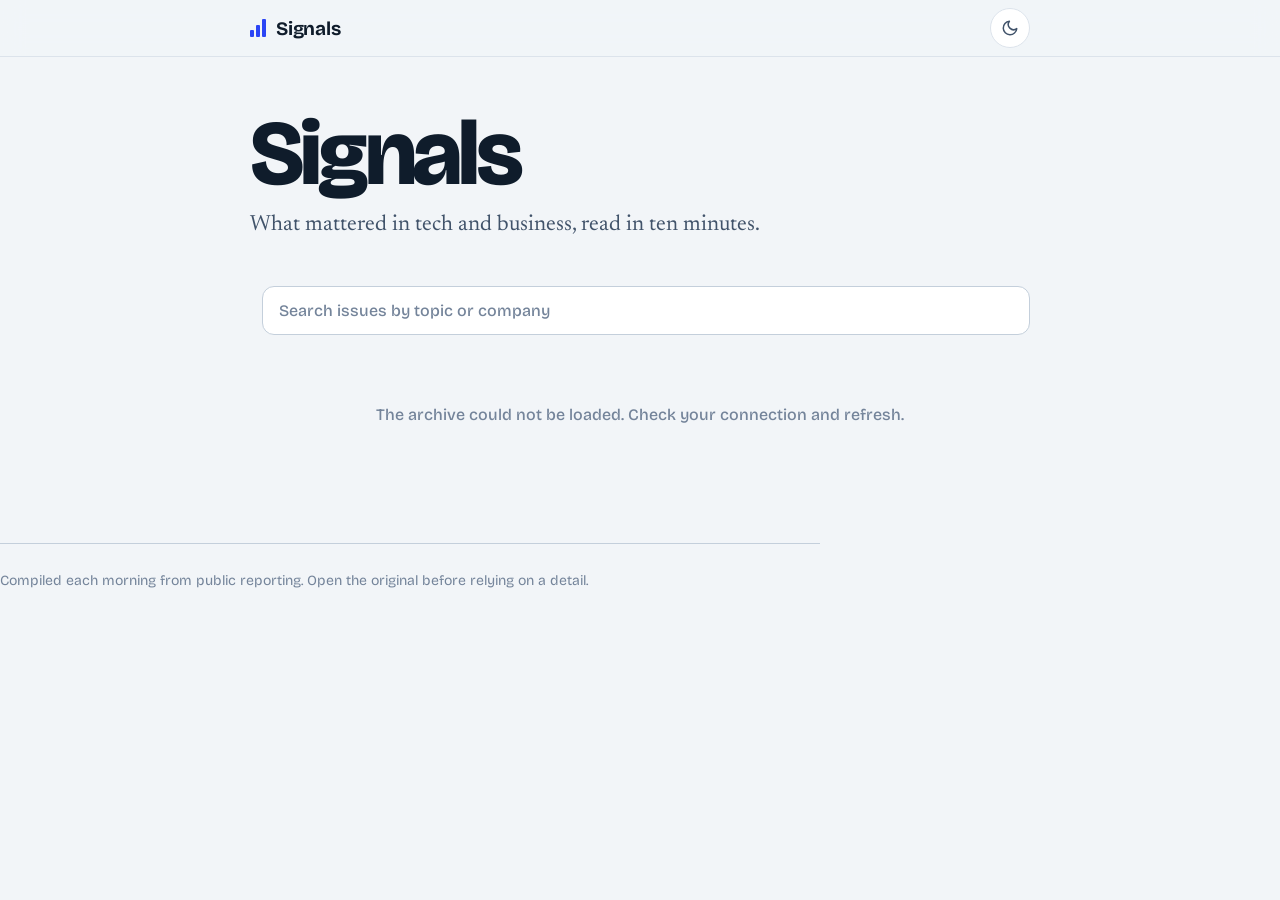
==== index.html @ c991c2d4 "setup site" ====
<!doctype html>
<html lang="en">
<head>
<meta charset="utf-8">
<meta name="viewport" content="width=device-width,initial-scale=1,viewport-fit=cover">
<meta name="robots" content="noindex,nofollow">
<meta name="color-scheme" content="light dark">
<title>Signals</title>
<link rel="icon" href="data:image/svg+xml,%3Csvg xmlns='http://www.w3.org/2000/svg' viewBox='0 0 32 32'%3E%3Crect width='32' height='32' rx='8' fill='%230F1C2B'/%3E%3Crect x='7' y='17' width='4' height='8' rx='1' fill='%23A9B8FF'/%3E%3Crect x='14' y='12' width='4' height='13' rx='1' fill='%23A9B8FF'/%3E%3Crect x='21' y='7' width='4' height='18' rx='1' fill='%23A9B8FF'/%3E%3C/svg%3E">
<script>
(function(){try{var t=localStorage.getItem('signals-theme');if(!t){t=window.matchMedia&&matchMedia('(prefers-color-scheme: dark)').matches?'dark':'light'}document.documentElement.setAttribute('data-theme',t)}catch(e){}})();
</script>
<link rel="preconnect" href="https://fonts.googleapis.com">
<link rel="preconnect" href="https://fonts.gstatic.com" crossorigin>
<link rel="stylesheet" href="https://fonts.googleapis.com/css2?family=Bricolage+Grotesque:opsz,wght@12..96,400;12..96,500;12..96,600;12..96,700;12..96,800&family=Newsreader:ital,opsz,wght@0,6..72,400;0,6..72,500;0,6..72,600;1,6..72,400&display=swap">
<link rel="stylesheet" href="assets/site.css">
</head>
<body>
<header class="topbar">
  <div class="wrap">
    <a class="brand" href="./" aria-label="Signals home"><span class="logo" aria-hidden="true"><i></i><i></i><i></i></span>Signals</a>
    <button class="icon-btn" id="theme-toggle" type="button" aria-label="Switch theme">
      <svg class="i-moon" viewBox="0 0 24 24" fill="none" stroke="currentColor" stroke-width="2" stroke-linecap="round" stroke-linejoin="round" aria-hidden="true"><path d="M21 12.8A9 9 0 1 1 11.2 3a7 7 0 0 0 9.8 9.8z"/></svg>
      <svg class="i-sun" viewBox="0 0 24 24" fill="none" stroke="currentColor" stroke-width="2" stroke-linecap="round" stroke-linejoin="round" aria-hidden="true"><circle cx="12" cy="12" r="4"/><path d="M12 2v2M12 20v2M4.9 4.9l1.4 1.4M17.7 17.7l1.4 1.4M2 12h2M20 12h2M4.9 19.1l1.4-1.4M17.7 6.3l1.4-1.4"/></svg>
    </button>
  </div>
</header>
<main class="wrap">
  <section class="masthead">
    <h1 id="site-name">Signals</h1>
    <p id="site-tagline">What mattered in tech and business, read in ten minutes.</p>
  </section>
  <div class="tools">
    <div class="tabs" id="tabs" role="tablist" aria-label="Sections" hidden></div>
    <input class="search" id="search" type="search" placeholder="Search issues by topic or company" aria-label="Search issues" autocomplete="off">
  </div>
  <div id="list"><div class="state">Loading&hellip;</div></div>
</main>
<footer class="wrap foot">Compiled each morning from public reporting. Open the original before relying on a detail.</footer>
<script src="assets/site.js"></script>
<script>Signals.renderHome();</script>
</body>
</html>
---- assets/site.css ----
/* Signals: shared styles. Edit tokens in :root to restyle the whole site. */
:root{
  --paper:#F2F5F8;--surface:#FFFFFF;--ink:#0F1C2B;--ink-2:#41536A;--ink-3:#74849A;
  --line:#DCE3EB;--line-2:#C4CFDB;
  --accent:#2B45F5;--accent-ink:#FFFFFF;--accent-soft:#E7EBFF;
  --need:#A85A00;--need-soft:#FCEFD9;--disc:#7436D9;--disc-soft:#EEE6FC;
  --read:#0E7A54;--skim:#B06A00;--skip:#6C7B8E;
  --panel:#0F1C2B;--panel-ink:#F2F5F8;
  --sans:'Bricolage Grotesque',system-ui,-apple-system,'Segoe UI',Roboto,sans-serif;
  --serif:'Newsreader','Iowan Old Style',Georgia,'Times New Roman',serif;
  --r-lg:22px;--r-md:12px;
}
[data-theme="dark"]{
  --paper:#0A1017;--surface:#111A24;--ink:#E7EDF4;--ink-2:#AAB8C8;--ink-3:#7C8DA1;
  --line:#1E2B39;--line-2:#2C3C4E;
  --accent:#8DA0FF;--accent-ink:#0A1017;--accent-soft:#1A2547;
  --need:#F2B25C;--need-soft:#2D2312;--disc:#B995FF;--disc-soft:#241A3D;
  --read:#4FD1A0;--skim:#F0B24B;--skip:#8D9BAD;
  --panel:#16222F;--panel-ink:#E7EDF4;
}
*{box-sizing:border-box}
html{-webkit-text-size-adjust:100%;scroll-behavior:smooth}
body{margin:0;background:var(--paper);color:var(--ink);font-family:var(--serif);font-size:18px;line-height:1.7;-webkit-font-smoothing:antialiased;text-rendering:optimizeLegibility}
a{color:var(--accent);text-underline-offset:3px}
a:hover{text-decoration-thickness:2px}
:focus-visible{outline:3px solid var(--accent);outline-offset:2px;border-radius:4px}
button{font:inherit;color:inherit}
.wrap{max-width:820px;margin:0 auto;padding:0 20px}
.sr{position:absolute;width:1px;height:1px;overflow:hidden;clip:rect(0 0 0 0);white-space:nowrap}

/* top bar */
.topbar{position:sticky;top:0;z-index:20;background:color-mix(in srgb,var(--paper) 86%,transparent);backdrop-filter:saturate(1.4) blur(12px);-webkit-backdrop-filter:saturate(1.4) blur(12px);border-bottom:1px solid var(--line)}
.topbar .wrap{display:flex;align-items:center;justify-content:space-between;height:56px}
.brand{display:inline-flex;align-items:center;gap:10px;font:700 19px/1 var(--sans);letter-spacing:-.01em;color:var(--ink);text-decoration:none}
.brand .logo{display:inline-flex;align-items:flex-end;gap:2px;height:18px}
.brand .logo i{display:block;width:4px;border-radius:1px;background:var(--accent)}
.brand .logo i:nth-child(1){height:7px}.brand .logo i:nth-child(2){height:12px}.brand .logo i:nth-child(3){height:18px}
.crumb{font:500 14px/1 var(--sans);color:var(--ink-3);margin-left:12px;padding-left:12px;border-left:1px solid var(--line-2)}
.icon-btn{display:inline-grid;place-items:center;width:40px;height:40px;border:1px solid var(--line);background:var(--surface);border-radius:50%;cursor:pointer;color:var(--ink-2)}
.icon-btn:hover{color:var(--ink);border-color:var(--line-2)}
.icon-btn svg{width:18px;height:18px}
.icon-btn .i-sun{display:none}
[data-theme="dark"] .icon-btn .i-sun{display:block}
[data-theme="dark"] .icon-btn .i-moon{display:none}
.progress{position:fixed;left:0;top:0;height:3px;width:100%;transform-origin:0 50%;transform:scaleX(0);background:var(--accent);z-index:30}

/* signal meter: three bars encode how much a story deserves your time */
.meter{display:inline-flex;align-items:flex-end;gap:2px;height:14px;flex:none}
.meter i{display:block;width:4px;border-radius:1px;background:var(--line-2)}
.meter i:nth-child(1){height:6px}.meter i:nth-child(2){height:10px}.meter i:nth-child(3){height:14px}
.m3 i{background:var(--read)}
.m2 i:nth-child(-n+2){background:var(--skim)}
.m1 i:nth-child(1){background:var(--skip)}

/* pills */
.pill{display:inline-flex;align-items:center;gap:6px;font:500 13px/1 var(--sans);color:var(--ink-2);background:var(--surface);border:1px solid var(--line);border-radius:999px;padding:7px 12px}
.pill.need{color:var(--need);background:var(--need-soft);border-color:transparent}
.pill.disc{color:var(--disc);background:var(--disc-soft);border-color:transparent}
.pills{display:flex;flex-wrap:wrap;gap:8px}

/* buttons */
.btn{display:inline-flex;align-items:center;gap:8px;font:600 14px/1 var(--sans);color:var(--accent-ink);background:var(--accent);border-radius:var(--r-md);padding:12px 16px;text-decoration:none;border:0;cursor:pointer}
.btn:hover{filter:brightness(1.08);text-decoration:none}
.btn svg{width:14px;height:14px}
.btn.ghost{background:transparent;color:var(--accent);box-shadow:inset 0 0 0 1.5px var(--accent)}

/* ---------- day page ---------- */
.issue-head{padding:44px 0 8px}
.date-mast{display:flex;align-items:center;gap:16px}
.date-day{font:800 clamp(84px,24vw,132px)/.82 var(--sans);letter-spacing:-.05em;color:var(--ink)}
.date-rest{display:flex;flex-direction:column;gap:2px;font:500 18px/1.25 var(--sans);color:var(--ink-3)}
.date-rest b{font-weight:700;font-size:22px;color:var(--ink)}
.issue-summary{font:400 clamp(21px,3.6vw,27px)/1.45 var(--serif);color:var(--ink);margin:26px 0 20px;max-width:34em}
.toc{margin:30px 0 8px;border-top:1px solid var(--line-2)}
.toc-title{font:600 15px/1 var(--sans);color:var(--ink-3);margin:16px 0 4px}
.toc ol{list-style:none;margin:0;padding:0}
.toc a{display:grid;grid-template-columns:28px 1fr auto;align-items:center;gap:10px;padding:11px 0;border-bottom:1px solid var(--line);text-decoration:none;color:var(--ink)}
.toc a:hover .toc-t{color:var(--accent)}
.toc-n{font:700 15px/1 var(--sans);color:var(--ink-3)}
.toc-t{font:600 16px/1.3 var(--sans)}
.toc-s{display:block;font:400 13px/1.3 var(--sans);color:var(--ink-3);margin-top:2px}
.section-label{font:600 15px/1 var(--sans);color:var(--ink-3);margin:44px 0 6px}

.story{display:grid;grid-template-columns:1fr;gap:6px;padding:34px 0;border-top:1px solid var(--line-2);scroll-margin-top:72px}
.story-num{font:800 30px/1 var(--sans);color:var(--line-2);letter-spacing:-.03em}
.story-tags{display:flex;flex-wrap:wrap;gap:8px;margin-bottom:10px}
.story-title{font:700 clamp(24px,4.4vw,31px)/1.2 var(--sans);letter-spacing:-.015em;margin:0 0 12px;text-wrap:balance}
.story-body>*:first-child{margin-top:0}
.story-body p,.prose p{margin:0 0 1em}
.story-more[hidden]{display:none}
.more-btn{display:inline-flex;align-items:center;gap:6px;margin:2px 0 6px;padding:6px 0;border:0;background:none;cursor:pointer;font:600 14px/1 var(--sans);color:var(--accent)}
.more-btn svg{width:14px;height:14px;transition:transform .2s}
.more-btn[aria-expanded="true"] svg{transform:rotate(180deg)}
.story-foot{display:flex;flex-wrap:wrap;align-items:center;justify-content:space-between;gap:14px;margin-top:16px}
.verdict{display:inline-flex;align-items:center;gap:10px;font:400 15px/1.4 var(--sans);color:var(--ink-2);max-width:34em}
.vword{font-weight:700;color:var(--ink)}
.v-read .vword{color:var(--read)}.v-skim .vword{color:var(--skim)}.v-skip .vword{color:var(--skip)}
.story.tag-need{box-shadow:inset 3px 0 0 var(--need);padding-left:18px}
.story.tag-disc{box-shadow:inset 3px 0 0 var(--disc);padding-left:18px}
@media(min-width:760px){
  .story{grid-template-columns:56px 1fr;gap:0 10px}
  .story.tag-need,.story.tag-disc{padding-left:14px}
  .story-num{padding-top:6px}
}

/* the lead is the one boxed element */
.story.lead{--ink:var(--panel-ink);--ink-2:#B9C5D3;--ink-3:#8D9DB0;--line:#2B3B4E;--line-2:#3A4D63;--accent:#A9B8FF;--accent-ink:#0F1C2B;--surface:#1B2A3B;
  background:var(--panel);color:var(--panel-ink);border:0;border-radius:var(--r-lg);padding:30px 22px;margin:34px 0 4px;box-shadow:none}
[data-theme="dark"] .story.lead{box-shadow:inset 0 0 0 1px var(--line-2)}
.story.lead .story-title{font-size:clamp(28px,5.4vw,40px);line-height:1.12}
.story.lead .story-num{color:#4A5E76}
@media(min-width:760px){.story.lead{padding:38px 34px}}

/* quick hits + long read + generic blocks */
.block{padding:34px 0 6px;border-top:1px solid var(--line-2);margin-top:34px}
.block-title{font:700 24px/1.2 var(--sans);letter-spacing:-.01em;margin:0 0 14px}
.quick-list{list-style:none;margin:0;padding:0}
.quick-list li{display:grid;grid-template-columns:30px 1fr;gap:10px;padding:12px 0;border-bottom:1px solid var(--line);font:400 16.5px/1.5 var(--sans)}
.quick-list li::before{content:attr(data-letter);font:700 15px/1.6 var(--sans);color:var(--ink-3)}
.longread{background:var(--accent-soft);border-radius:var(--r-lg);padding:24px 22px;margin-top:34px}
.longread .block-title{font-size:21px}
.prose{font-size:18px}
.prose h2,.prose h3{font-family:var(--sans);line-height:1.25;margin:1.6em 0 .5em}
.prose img,.prose svg,.story-body svg,.story-body img{max-width:100%;height:auto;display:block;margin:1.2em 0;border-radius:var(--r-md)}
.prose blockquote{margin:1.2em 0;padding:.2em 1em;border-left:3px solid var(--line-2);color:var(--ink-2)}
.prose code{font-size:.9em;background:var(--accent-soft);padding:2px 5px;border-radius:5px}
.prose table{border-collapse:collapse;display:block;overflow-x:auto;font:15px/1.4 var(--sans)}
.prose th,.prose td{border-bottom:1px solid var(--line);padding:8px 12px;text-align:left}

.pager{display:grid;grid-template-columns:1fr 1fr;gap:12px;margin:56px 0 0}
.pager a{display:block;padding:16px 18px;border:1px solid var(--line);border-radius:var(--r-md);background:var(--surface);text-decoration:none;color:var(--ink)}
.pager a:hover{border-color:var(--accent)}
.pager small{display:block;font:500 13px/1 var(--sans);color:var(--ink-3);margin-bottom:6px}
.pager b{font:600 15px/1.3 var(--sans);display:block}
.pager .next{text-align:right}
.foot{margin:56px 0 0;padding:26px 0 56px;border-top:1px solid var(--line-2);font:400 14px/1.5 var(--sans);color:var(--ink-3)}
.state{padding:60px 0;text-align:center;font:500 16px/1.5 var(--sans);color:var(--ink-3)}

/* ---------- home ---------- */
.masthead{padding:56px 0 18px}
.masthead h1{margin:0;font:800 clamp(52px,14vw,92px)/.9 var(--sans);letter-spacing:-.045em}
.masthead p{margin:14px 0 0;font:400 clamp(18px,3vw,22px)/1.45 var(--serif);color:var(--ink-2);max-width:30em}
.tools{display:flex;flex-wrap:wrap;gap:12px;align-items:center;margin:26px 0 8px}
.search{flex:1 1 220px;min-width:0;font:500 16px/1 var(--sans);color:var(--ink);background:var(--surface);border:1px solid var(--line-2);border-radius:var(--r-md);padding:14px 16px}
.search::placeholder{color:var(--ink-3)}
.tabs{display:flex;gap:6px;flex-wrap:wrap}
.tab{font:600 14px/1 var(--sans);padding:11px 15px;border-radius:999px;border:1px solid var(--line-2);background:transparent;cursor:pointer;color:var(--ink-2)}
.tab[aria-selected="true"]{background:var(--ink);color:var(--paper);border-color:var(--ink)}
.feature{display:block;margin:26px 0 8px;padding:28px 24px;border-radius:var(--r-lg);background:var(--panel);color:var(--panel-ink);text-decoration:none}
.feature:hover .feature-lead{text-decoration:underline;text-decoration-thickness:2px;text-underline-offset:5px}
.feature-top{display:flex;align-items:center;gap:14px;margin-bottom:16px}
.feature .date-day{font-size:68px;color:var(--panel-ink)}
.feature .date-rest{color:#8D9DB0}.feature .date-rest b{color:var(--panel-ink);font-size:18px}
.feature-badge{margin-left:auto;font:600 13px/1 var(--sans);background:#A9B8FF;color:#0F1C2B;border-radius:999px;padding:7px 12px}
.feature-lead{font:700 clamp(24px,4.6vw,34px)/1.15 var(--sans);letter-spacing:-.015em;margin:0 0 14px;text-wrap:balance}
.feature ul{margin:0 0 4px;padding-left:18px;color:#B9C5D3;font:400 15.5px/1.5 var(--sans)}
.month{font:700 20px/1 var(--sans);margin:44px 0 6px;color:var(--ink)}
.row{display:grid;grid-template-columns:54px 1fr;gap:14px;padding:16px 0;border-bottom:1px solid var(--line);text-decoration:none;color:var(--ink)}
.row:hover .row-lead{color:var(--accent)}
.row-date{display:flex;flex-direction:column;align-items:center;font:500 12px/1 var(--sans);color:var(--ink-3)}
.row-date b{font:800 30px/1 var(--sans);color:var(--ink);letter-spacing:-.03em;margin-bottom:3px}
.row-lead{display:block;font:650 17px/1.3 var(--sans)}
.row-lines{display:-webkit-box;-webkit-line-clamp:2;-webkit-box-orient:vertical;overflow:hidden;margin-top:5px;font:400 14.5px/1.45 var(--sans);color:var(--ink-3)}
.row-n{margin-top:6px;display:inline-block}

@media print{
  .topbar,.progress,.pager,.more-btn,.icon-btn{display:none!important}
  .story-more[hidden]{display:block!important}
  body{background:#fff;color:#000}
  .story.lead{background:#fff;color:#000;border:1px solid #999}
}
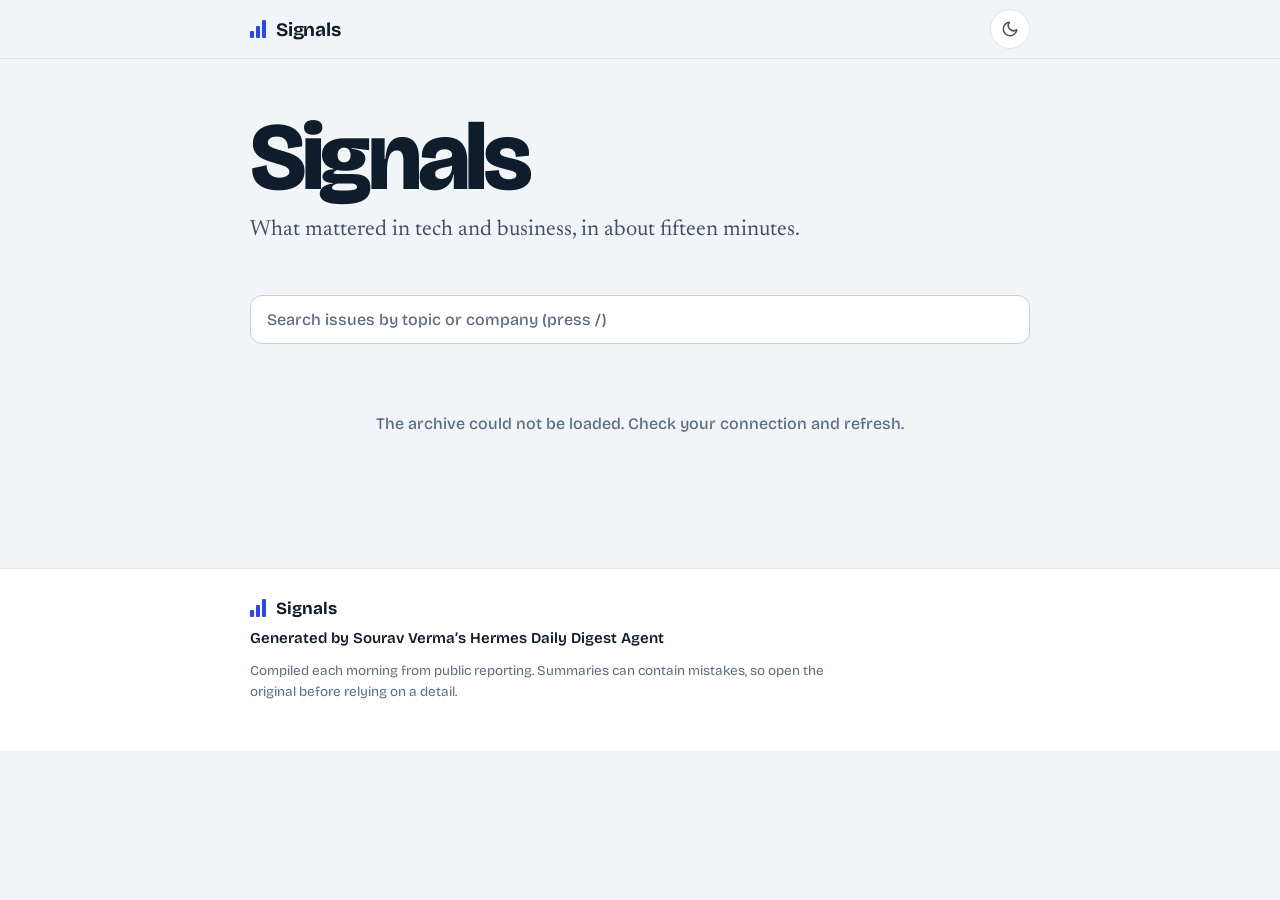
==== commit 3ea0f2df: "site v2" ====
--- a/index.html
+++ b/index.html
@@ -5,6 +5,8 @@
 <meta name="viewport" content="width=device-width,initial-scale=1,viewport-fit=cover">
 <meta name="robots" content="noindex,nofollow">
 <meta name="color-scheme" content="light dark">
+<meta name="theme-color" content="#F2F5F8" media="(prefers-color-scheme: light)">
+<meta name="theme-color" content="#0A1017" media="(prefers-color-scheme: dark)">
 <title>Signals</title>
 <link rel="icon" href="data:image/svg+xml,%3Csvg xmlns='http://www.w3.org/2000/svg' viewBox='0 0 32 32'%3E%3Crect width='32' height='32' rx='8' fill='%230F1C2B'/%3E%3Crect x='7' y='17' width='4' height='8' rx='1' fill='%23A9B8FF'/%3E%3Crect x='14' y='12' width='4' height='13' rx='1' fill='%23A9B8FF'/%3E%3Crect x='21' y='7' width='4' height='18' rx='1' fill='%23A9B8FF'/%3E%3C/svg%3E">
 <script>
@@ -18,26 +20,35 @@
 <body>
 <header class="topbar">
   <div class="wrap">
-    <a class="brand" href="./" aria-label="Signals home"><span class="logo" aria-hidden="true"><i></i><i></i><i></i></span>Signals</a>
-    <button class="icon-btn" id="theme-toggle" type="button" aria-label="Switch theme">
-      <svg class="i-moon" viewBox="0 0 24 24" fill="none" stroke="currentColor" stroke-width="2" stroke-linecap="round" stroke-linejoin="round" aria-hidden="true"><path d="M21 12.8A9 9 0 1 1 11.2 3a7 7 0 0 0 9.8 9.8z"/></svg>
-      <svg class="i-sun" viewBox="0 0 24 24" fill="none" stroke="currentColor" stroke-width="2" stroke-linecap="round" stroke-linejoin="round" aria-hidden="true"><circle cx="12" cy="12" r="4"/><path d="M12 2v2M12 20v2M4.9 4.9l1.4 1.4M17.7 17.7l1.4 1.4M2 12h2M20 12h2M4.9 19.1l1.4-1.4M17.7 6.3l1.4-1.4"/></svg>
-    </button>
+    <div class="bar-left">
+      <a class="brand" href="./" aria-label="Signals home"><span class="logo" aria-hidden="true"><i></i><i></i><i></i></span>Signals</a>
+    </div>
+    <div class="bar-right">
+      <button class="icon-btn" id="theme-toggle" type="button" aria-label="Switch theme"><svg class="i-moon" viewBox="0 0 24 24" fill="none" stroke="currentColor" stroke-width="2" stroke-linecap="round" stroke-linejoin="round" aria-hidden="true"><path d="M21 12.8A9 9 0 1 1 11.2 3a7 7 0 0 0 9.8 9.8z"/></svg><svg class="i-sun" viewBox="0 0 24 24" fill="none" stroke="currentColor" stroke-width="2" stroke-linecap="round" stroke-linejoin="round" aria-hidden="true"><circle cx="12" cy="12" r="4"/><path d="M12 2v2M12 20v2M4.9 4.9l1.4 1.4M17.7 17.7l1.4 1.4M2 12h2M20 12h2M4.9 19.1l1.4-1.4M17.7 6.3l1.4-1.4"/></svg></button>
+    </div>
   </div>
 </header>
 <main class="wrap">
   <section class="masthead">
     <h1 id="site-name">Signals</h1>
-    <p id="site-tagline">What mattered in tech and business, read in ten minutes.</p>
+    <p id="site-tagline">What mattered in tech and business, in about fifteen minutes.</p>
+    <div class="pills" id="stats"></div>
   </section>
   <div class="tools">
     <div class="tabs" id="tabs" role="tablist" aria-label="Sections" hidden></div>
-    <input class="search" id="search" type="search" placeholder="Search issues by topic or company" aria-label="Search issues" autocomplete="off">
+    <input class="search" id="search" type="search" placeholder="Search issues by topic or company (press /)" aria-label="Search issues" autocomplete="off">
   </div>
-  <div id="list"><div class="state">Loading&hellip;</div></div>
+  <div id="list"><div class="skel" aria-hidden="true"><i></i><i></i><i></i><i></i></div></div>
+  <noscript><div class="state">Signals needs JavaScript to list the issues.</div></noscript>
 </main>
-<footer class="wrap foot">Compiled each morning from public reporting. Open the original before relying on a detail.</footer>
+<footer class="foot">
+  <div class="wrap  foot-inner">
+    <div class="foot-brand"><span class="logo" aria-hidden="true"><i></i><i></i><i></i></span>Signals</div>
+    <p class="foot-credit">Generated by Sourav Verma&rsquo;s Hermes Daily Digest Agent</p>
+    <p class="foot-note">Compiled each morning from public reporting. Summaries can contain mistakes, so open the original before relying on a detail.</p>
+  </div>
+</footer>
 <script src="assets/site.js"></script>
 <script>Signals.renderHome();</script>
 </body>
-</html>
+</html>
--- a/assets/site.css
+++ b/assets/site.css
@@ -1,14 +1,15 @@
-/* Signals: shared styles. Edit tokens in :root to restyle the whole site. */
+/* Signals: shared styles. Restyle the whole site by editing the tokens below. */
 :root{
-  --paper:#F2F5F8;--surface:#FFFFFF;--ink:#0F1C2B;--ink-2:#41536A;--ink-3:#74849A;
+  --paper:#F2F5F8;--surface:#FFFFFF;--ink:#0F1C2B;--ink-2:#3F5068;--ink-3:#5C6D83;
   --line:#DCE3EB;--line-2:#C4CFDB;
   --accent:#2B45F5;--accent-ink:#FFFFFF;--accent-soft:#E7EBFF;
-  --need:#A85A00;--need-soft:#FCEFD9;--disc:#7436D9;--disc-soft:#EEE6FC;
-  --read:#0E7A54;--skim:#B06A00;--skip:#6C7B8E;
+  --need:#8F4B00;--need-soft:#FCEFD9;--disc:#7436D9;--disc-soft:#EEE6FC;
+  --read:#0E7A54;--skim:#9A5A00;--skip:#5C6D83;
   --panel:#0F1C2B;--panel-ink:#F2F5F8;
   --sans:'Bricolage Grotesque',system-ui,-apple-system,'Segoe UI',Roboto,sans-serif;
   --serif:'Newsreader','Iowan Old Style',Georgia,'Times New Roman',serif;
   --r-lg:22px;--r-md:12px;
+  color-scheme:light;
 }
 [data-theme="dark"]{
   --paper:#0A1017;--surface:#111A24;--ink:#E7EDF4;--ink-2:#AAB8C8;--ink-3:#7C8DA1;
@@ -17,25 +18,36 @@
   --need:#F2B25C;--need-soft:#2D2312;--disc:#B995FF;--disc-soft:#241A3D;
   --read:#4FD1A0;--skim:#F0B24B;--skip:#8D9BAD;
   --panel:#16222F;--panel-ink:#E7EDF4;
+  color-scheme:dark;
 }
 *{box-sizing:border-box}
+[hidden]{display:none!important}
 html{-webkit-text-size-adjust:100%;scroll-behavior:smooth}
-body{margin:0;background:var(--paper);color:var(--ink);font-family:var(--serif);font-size:18px;line-height:1.7;-webkit-font-smoothing:antialiased;text-rendering:optimizeLegibility}
+body{margin:0;background:var(--paper);color:var(--ink);font-family:var(--serif);font-size:18px;line-height:1.7;font-optical-sizing:auto;-webkit-font-smoothing:antialiased;text-rendering:optimizeLegibility}
 a{color:var(--accent);text-underline-offset:3px}
 a:hover{text-decoration-thickness:2px}
 :focus-visible{outline:3px solid var(--accent);outline-offset:2px;border-radius:4px}
 button{font:inherit;color:inherit}
 .wrap{max-width:820px;margin:0 auto;padding:0 20px}
+.wrap.wide{max-width:1120px}
 .sr{position:absolute;width:1px;height:1px;overflow:hidden;clip:rect(0 0 0 0);white-space:nowrap}
-
-/* top bar */
+@media (prefers-reduced-motion:reduce){
+  html{scroll-behavior:auto}
+  *,*::before,*::after{animation:none!important;transition:none!important}
+}
+
+/* ---------- top bar ---------- */
 .topbar{position:sticky;top:0;z-index:20;background:color-mix(in srgb,var(--paper) 86%,transparent);backdrop-filter:saturate(1.4) blur(12px);-webkit-backdrop-filter:saturate(1.4) blur(12px);border-bottom:1px solid var(--line)}
-.topbar .wrap{display:flex;align-items:center;justify-content:space-between;height:56px}
+.topbar .wrap{display:flex;align-items:center;justify-content:space-between;height:58px}
+.bar-left,.bar-right{display:flex;align-items:center}
+.bar-right{gap:14px}
 .brand{display:inline-flex;align-items:center;gap:10px;font:700 19px/1 var(--sans);letter-spacing:-.01em;color:var(--ink);text-decoration:none}
-.brand .logo{display:inline-flex;align-items:flex-end;gap:2px;height:18px}
-.brand .logo i{display:block;width:4px;border-radius:1px;background:var(--accent)}
-.brand .logo i:nth-child(1){height:7px}.brand .logo i:nth-child(2){height:12px}.brand .logo i:nth-child(3){height:18px}
+.logo{display:inline-flex;align-items:flex-end;gap:2px;height:18px}
+.logo i{display:block;width:4px;border-radius:1px;background:var(--accent)}
+.logo i:nth-child(1){height:7px}.logo i:nth-child(2){height:12px}.logo i:nth-child(3){height:18px}
 .crumb{font:500 14px/1 var(--sans);color:var(--ink-3);margin-left:12px;padding-left:12px;border-left:1px solid var(--line-2)}
+.crumb:empty{display:none}
+.timeleft{font:500 13px/1 var(--sans);color:var(--ink-3);font-variant-numeric:tabular-nums}
 .icon-btn{display:inline-grid;place-items:center;width:40px;height:40px;border:1px solid var(--line);background:var(--surface);border-radius:50%;cursor:pointer;color:var(--ink-2)}
 .icon-btn:hover{color:var(--ink);border-color:var(--line-2)}
 .icon-btn svg{width:18px;height:18px}
@@ -44,7 +56,7 @@
 [data-theme="dark"] .icon-btn .i-moon{display:none}
 .progress{position:fixed;left:0;top:0;height:3px;width:100%;transform-origin:0 50%;transform:scaleX(0);background:var(--accent);z-index:30}
 
-/* signal meter: three bars encode how much a story deserves your time */
+/* ---------- signal meter: three bars say how much a story deserves your time ---------- */
 .meter{display:inline-flex;align-items:flex-end;gap:2px;height:14px;flex:none}
 .meter i{display:block;width:4px;border-radius:1px;background:var(--line-2)}
 .meter i:nth-child(1){height:6px}.meter i:nth-child(2){height:10px}.meter i:nth-child(3){height:14px}
@@ -52,41 +64,76 @@
 .m2 i:nth-child(-n+2){background:var(--skim)}
 .m1 i:nth-child(1){background:var(--skip)}
 
-/* pills */
+/* ---------- pills, buttons ---------- */
 .pill{display:inline-flex;align-items:center;gap:6px;font:500 13px/1 var(--sans);color:var(--ink-2);background:var(--surface);border:1px solid var(--line);border-radius:999px;padding:7px 12px}
 .pill.need{color:var(--need);background:var(--need-soft);border-color:transparent}
 .pill.disc{color:var(--disc);background:var(--disc-soft);border-color:transparent}
+.pill.strong{color:var(--ink);font-weight:600}
 .pills{display:flex;flex-wrap:wrap;gap:8px}
-
-/* buttons */
 .btn{display:inline-flex;align-items:center;gap:8px;font:600 14px/1 var(--sans);color:var(--accent-ink);background:var(--accent);border-radius:var(--r-md);padding:12px 16px;text-decoration:none;border:0;cursor:pointer}
 .btn:hover{filter:brightness(1.08);text-decoration:none}
 .btn svg{width:14px;height:14px}
-.btn.ghost{background:transparent;color:var(--accent);box-shadow:inset 0 0 0 1.5px var(--accent)}
-
-/* ---------- day page ---------- */
-.issue-head{padding:44px 0 8px}
+.chip-btn{font:600 13px/1 var(--sans);padding:9px 14px;border-radius:999px;border:1px solid var(--line-2);background:var(--surface);cursor:pointer;color:var(--ink-2)}
+.chip-btn:hover{color:var(--ink);border-color:var(--ink-3)}
+
+/* ---------- loading skeleton ---------- */
+.skel{display:grid;gap:14px;padding:48px 0}
+.skel i{display:block;height:16px;border-radius:8px;background:linear-gradient(90deg,var(--line) 30%,var(--line-2) 50%,var(--line) 70%);background-size:300% 100%;animation:shimmer 1.5s ease-in-out infinite}
+.skel i:nth-child(1){width:46%;height:72px;border-radius:14px}
+.skel i:nth-child(2){width:88%}.skel i:nth-child(3){width:72%}.skel i:nth-child(4){width:80%}
+@keyframes shimmer{0%{background-position:100% 50%}100%{background-position:0 50%}}
+.state{padding:60px 0;text-align:center;font:500 16px/1.5 var(--sans);color:var(--ink-3)}
+
+/* ---------- day page: hero ---------- */
+.issue-head{padding:44px 0 6px}
 .date-mast{display:flex;align-items:center;gap:16px}
-.date-day{font:800 clamp(84px,24vw,132px)/.82 var(--sans);letter-spacing:-.05em;color:var(--ink)}
+.date-day{font:800 clamp(84px,24vw,136px)/.82 var(--sans);letter-spacing:-.04em;color:var(--ink);font-variant-numeric:lining-nums}
 .date-rest{display:flex;flex-direction:column;gap:2px;font:500 18px/1.25 var(--sans);color:var(--ink-3)}
 .date-rest b{font-weight:700;font-size:22px;color:var(--ink)}
-.issue-summary{font:400 clamp(21px,3.6vw,27px)/1.45 var(--serif);color:var(--ink);margin:26px 0 20px;max-width:34em}
-.toc{margin:30px 0 8px;border-top:1px solid var(--line-2)}
-.toc-title{font:600 15px/1 var(--sans);color:var(--ink-3);margin:16px 0 4px}
-.toc ol{list-style:none;margin:0;padding:0}
-.toc a{display:grid;grid-template-columns:28px 1fr auto;align-items:center;gap:10px;padding:11px 0;border-bottom:1px solid var(--line);text-decoration:none;color:var(--ink)}
-.toc a:hover .toc-t{color:var(--accent)}
-.toc-n{font:700 15px/1 var(--sans);color:var(--ink-3)}
-.toc-t{font:600 16px/1.3 var(--sans)}
-.toc-s{display:block;font:400 13px/1.3 var(--sans);color:var(--ink-3);margin-top:2px}
-.section-label{font:600 15px/1 var(--sans);color:var(--ink-3);margin:44px 0 6px}
-
-.story{display:grid;grid-template-columns:1fr;gap:6px;padding:34px 0;border-top:1px solid var(--line-2);scroll-margin-top:72px}
-.story-num{font:800 30px/1 var(--sans);color:var(--line-2);letter-spacing:-.03em}
+.issue-summary{font:400 clamp(21px,3.6vw,28px)/1.45 var(--serif);color:var(--ink);margin:26px 0 20px;max-width:34em;text-wrap:pretty}
+
+/* ---------- day page: layout with sticky index rail on wide screens ---------- */
+.layout{margin-top:8px}
+.rail{margin:0}
+.reader-tools{display:flex;align-items:center;justify-content:flex-end;gap:10px;margin:14px 0 0}
+
+.toc{border-top:1px solid var(--line-2);margin-top:22px}
+.toc-head{display:flex;align-items:center;gap:10px;width:100%;padding:16px 0;background:none;border:0;cursor:pointer;text-align:left;font:600 16px/1 var(--sans);color:var(--ink)}
+.toc-count{font-weight:500;font-size:14px;color:var(--ink-3)}
+.toc-head svg{width:16px;height:16px;margin-left:auto;color:var(--ink-3);transition:transform .2s}
+.toc[data-open="true"] .toc-head svg{transform:rotate(180deg)}
+.toc-list{display:none;list-style:none;margin:0 0 8px;padding:0}
+.toc[data-open="true"] .toc-list{display:block}
+.toc-list a{display:grid;grid-template-columns:26px 1fr auto;align-items:center;gap:10px;padding:11px 10px 11px 12px;border-left:2px solid transparent;border-bottom:1px solid var(--line);text-decoration:none;color:var(--ink)}
+.toc-list a:hover .toc-t{color:var(--accent)}
+.toc-list a[aria-current="true"]{border-left-color:var(--accent);background:var(--accent-soft)}
+.toc-n{font:700 14px/1 var(--sans);color:var(--ink-3);font-variant-numeric:tabular-nums}
+.toc-t{display:block;font:600 15.5px/1.3 var(--sans);text-wrap:balance}
+.toc-list a>span:nth-child(2){min-width:0}
+.toc-s{display:block;font:400 13px/1.3 var(--sans);color:var(--ink-3);margin-top:3px}
+
+@media(min-width:1100px){
+  .issue-head{padding:72px 0 14px}
+  .layout{display:grid;grid-template-columns:264px minmax(0,1fr);gap:56px;align-items:start;margin-top:30px}
+  .rail{position:sticky;top:86px;max-height:calc(100vh - 108px);overflow-y:auto;scrollbar-width:thin}
+  .toc{border-top:0;margin-top:0}
+  .toc-head{pointer-events:none;padding:0 0 12px;cursor:default}
+  .toc-head svg{display:none}
+  .toc-list{display:block}
+  .toc-list a{padding:7px 8px 7px 10px;gap:8px;border-bottom:0;border-radius:0 8px 8px 0}
+  .toc-t{font-size:14px;line-height:1.28;display:-webkit-box;-webkit-line-clamp:2;-webkit-box-orient:vertical;overflow:hidden}
+  .toc-s{font-size:12.5px;white-space:nowrap;overflow:hidden;text-overflow:ellipsis}
+  .reader-tools{margin-top:0}
+}
+
+/* ---------- stories ---------- */
+.section-label{font:600 15px/1 var(--sans);color:var(--ink-3);margin:44px 0 14px}
+.story{display:grid;grid-template-columns:1fr;gap:6px;padding:34px 0;border-top:1px solid var(--line-2);scroll-margin-top:76px}
+.story-num{font:800 30px/1 var(--sans);color:var(--line-2);letter-spacing:-.03em;font-variant-numeric:tabular-nums}
 .story-tags{display:flex;flex-wrap:wrap;gap:8px;margin-bottom:10px}
-.story-title{font:700 clamp(24px,4.4vw,31px)/1.2 var(--sans);letter-spacing:-.015em;margin:0 0 12px;text-wrap:balance}
+.story-title{font:700 clamp(24px,4.4vw,31px)/1.2 var(--sans);letter-spacing:-.015em;margin:0 0 16px;text-wrap:balance}
 .story-body>*:first-child{margin-top:0}
-.story-body p,.prose p{margin:0 0 1em}
+.story-body p,.story-more p,.prose p{margin:0 0 1em;text-wrap:pretty}
 .story-more[hidden]{display:none}
 .more-btn{display:inline-flex;align-items:center;gap:6px;margin:2px 0 6px;padding:6px 0;border:0;background:none;cursor:pointer;font:600 14px/1 var(--sans);color:var(--accent)}
 .more-btn svg{width:14px;height:14px;transition:transform .2s}
@@ -103,15 +150,15 @@
   .story-num{padding-top:6px}
 }
 
-/* the lead is the one boxed element */
-.story.lead{--ink:var(--panel-ink);--ink-2:#B9C5D3;--ink-3:#8D9DB0;--line:#2B3B4E;--line-2:#3A4D63;--accent:#A9B8FF;--accent-ink:#0F1C2B;--surface:#1B2A3B;
-  background:var(--panel);color:var(--panel-ink);border:0;border-radius:var(--r-lg);padding:30px 22px;margin:34px 0 4px;box-shadow:none}
+/* the lead is the one boxed element on the page */
+.story.lead{--ink:var(--panel-ink);--ink-2:#B9C5D3;--ink-3:#8D9DB0;--line:#2B3B4E;--line-2:#3A4D63;--accent:#A9B8FF;--accent-ink:#0F1C2B;--surface:#1B2A3B;--read:#4FD1A0;--skim:#F0B24B;--skip:#8D9BAD;
+  background:var(--panel);color:var(--panel-ink);border:0;border-radius:var(--r-lg);padding:30px 22px;margin:16px 0 4px;box-shadow:none}
 [data-theme="dark"] .story.lead{box-shadow:inset 0 0 0 1px var(--line-2)}
 .story.lead .story-title{font-size:clamp(28px,5.4vw,40px);line-height:1.12}
 .story.lead .story-num{color:#4A5E76}
 @media(min-width:760px){.story.lead{padding:38px 34px}}
 
-/* quick hits + long read + generic blocks */
+/* ---------- quick hits, long read, generic blocks ---------- */
 .block{padding:34px 0 6px;border-top:1px solid var(--line-2);margin-top:34px}
 .block-title{font:700 24px/1.2 var(--sans);letter-spacing:-.01em;margin:0 0 14px}
 .quick-list{list-style:none;margin:0;padding:0}
@@ -119,6 +166,8 @@
 .quick-list li::before{content:attr(data-letter);font:700 15px/1.6 var(--sans);color:var(--ink-3)}
 .longread{background:var(--accent-soft);border-radius:var(--r-lg);padding:24px 22px;margin-top:34px}
 .longread .block-title{font-size:21px}
+.sources{margin:34px 0 0;font:400 14px/1.7 var(--sans);color:var(--ink-3)}
+.sources b{color:var(--ink-2);font-weight:600;margin-right:6px}
 .prose{font-size:18px}
 .prose h2,.prose h3{font-family:var(--sans);line-height:1.25;margin:1.6em 0 .5em}
 .prose img,.prose svg,.story-body svg,.story-body img{max-width:100%;height:auto;display:block;margin:1.2em 0;border-radius:var(--r-md)}
@@ -127,20 +176,27 @@
 .prose table{border-collapse:collapse;display:block;overflow-x:auto;font:15px/1.4 var(--sans)}
 .prose th,.prose td{border-bottom:1px solid var(--line);padding:8px 12px;text-align:left}
 
-.pager{display:grid;grid-template-columns:1fr 1fr;gap:12px;margin:56px 0 0}
+.pager{display:grid;grid-template-columns:1fr 1fr;gap:12px;margin:48px 0 0}
 .pager a{display:block;padding:16px 18px;border:1px solid var(--line);border-radius:var(--r-md);background:var(--surface);text-decoration:none;color:var(--ink)}
 .pager a:hover{border-color:var(--accent)}
 .pager small{display:block;font:500 13px/1 var(--sans);color:var(--ink-3);margin-bottom:6px}
 .pager b{font:600 15px/1.3 var(--sans);display:block}
-.pager .next{text-align:right}
-.foot{margin:56px 0 0;padding:26px 0 56px;border-top:1px solid var(--line-2);font:400 14px/1.5 var(--sans);color:var(--ink-3)}
-.state{padding:60px 0;text-align:center;font:500 16px/1.5 var(--sans);color:var(--ink-3)}
+.pager .next{text-align:right;grid-column:2}
+.pager .prev{grid-column:1}
+
+/* ---------- footer ---------- */
+.foot{margin-top:72px;border-top:1px solid var(--line);background:var(--surface)}
+.foot-inner{padding:30px 20px 48px;display:grid;gap:10px}
+.foot-brand{display:flex;align-items:center;gap:10px;font:700 17px/1 var(--sans);color:var(--ink)}
+.foot-credit{font:600 15px/1.5 var(--sans);color:var(--ink)}
+.foot-note{font:400 13.5px/1.6 var(--sans);color:var(--ink-3);max-width:46em;margin:0}
+.foot-credit,.foot-note{margin:0}
 
 /* ---------- home ---------- */
-.masthead{padding:56px 0 18px}
-.masthead h1{margin:0;font:800 clamp(52px,14vw,92px)/.9 var(--sans);letter-spacing:-.045em}
-.masthead p{margin:14px 0 0;font:400 clamp(18px,3vw,22px)/1.45 var(--serif);color:var(--ink-2);max-width:30em}
-.tools{display:flex;flex-wrap:wrap;gap:12px;align-items:center;margin:26px 0 8px}
+.masthead{padding:56px 0 6px}
+.masthead h1{margin:0;font:800 clamp(52px,14vw,96px)/.9 var(--sans);letter-spacing:-.045em}
+.masthead p{margin:14px 0 18px;font:400 clamp(18px,3vw,22px)/1.45 var(--serif);color:var(--ink-2);max-width:30em}
+.tools{display:flex;flex-wrap:wrap;gap:12px;align-items:center;margin:24px 0 8px}
 .search{flex:1 1 220px;min-width:0;font:500 16px/1 var(--sans);color:var(--ink);background:var(--surface);border:1px solid var(--line-2);border-radius:var(--r-md);padding:14px 16px}
 .search::placeholder{color:var(--ink-3)}
 .tabs{display:flex;gap:6px;flex-wrap:wrap}
@@ -148,12 +204,16 @@
 .tab[aria-selected="true"]{background:var(--ink);color:var(--paper);border-color:var(--ink)}
 .feature{display:block;margin:26px 0 8px;padding:28px 24px;border-radius:var(--r-lg);background:var(--panel);color:var(--panel-ink);text-decoration:none}
 .feature:hover .feature-lead{text-decoration:underline;text-decoration-thickness:2px;text-underline-offset:5px}
-.feature-top{display:flex;align-items:center;gap:14px;margin-bottom:16px}
+.feature-top{display:flex;align-items:center;gap:14px;margin-bottom:18px}
 .feature .date-day{font-size:68px;color:var(--panel-ink)}
 .feature .date-rest{color:#8D9DB0}.feature .date-rest b{color:var(--panel-ink);font-size:18px}
 .feature-badge{margin-left:auto;font:600 13px/1 var(--sans);background:#A9B8FF;color:#0F1C2B;border-radius:999px;padding:7px 12px}
 .feature-lead{font:700 clamp(24px,4.6vw,34px)/1.15 var(--sans);letter-spacing:-.015em;margin:0 0 14px;text-wrap:balance}
-.feature ul{margin:0 0 4px;padding-left:18px;color:#B9C5D3;font:400 15.5px/1.5 var(--sans)}
+.feature ul{margin:0 0 18px;padding-left:18px;color:#B9C5D3;font:400 15.5px/1.5 var(--sans)}
+.feature-foot{display:flex;flex-wrap:wrap;align-items:center;gap:10px}
+.feature-foot .pill{background:#1B2A3B;border-color:#2B3B4E;color:#B9C5D3}
+.feature-cta{margin-left:auto;display:inline-flex;align-items:center;gap:8px;font:600 14px/1 var(--sans);color:#0F1C2B;background:#A9B8FF;border-radius:var(--r-md);padding:12px 16px}
+.feature-cta svg{width:14px;height:14px}
 .month{font:700 20px/1 var(--sans);margin:44px 0 6px;color:var(--ink)}
 .row{display:grid;grid-template-columns:54px 1fr;gap:14px;padding:16px 0;border-bottom:1px solid var(--line);text-decoration:none;color:var(--ink)}
 .row:hover .row-lead{color:var(--accent)}
@@ -161,11 +221,13 @@
 .row-date b{font:800 30px/1 var(--sans);color:var(--ink);letter-spacing:-.03em;margin-bottom:3px}
 .row-lead{display:block;font:650 17px/1.3 var(--sans)}
 .row-lines{display:-webkit-box;-webkit-line-clamp:2;-webkit-box-orient:vertical;overflow:hidden;margin-top:5px;font:400 14.5px/1.45 var(--sans);color:var(--ink-3)}
-.row-n{margin-top:6px;display:inline-block}
+.row-meta{display:flex;gap:6px;margin-top:8px;flex-wrap:wrap}
+.row-meta .pill{padding:5px 10px;font-size:12px}
 
 @media print{
-  .topbar,.progress,.pager,.more-btn,.icon-btn{display:none!important}
+  .topbar,.progress,.pager,.more-btn,.icon-btn,.reader-tools,.rail,.foot{display:none!important}
+  .layout{display:block}
   .story-more[hidden]{display:block!important}
   body{background:#fff;color:#000}
   .story.lead{background:#fff;color:#000;border:1px solid #999}
-}
+}
